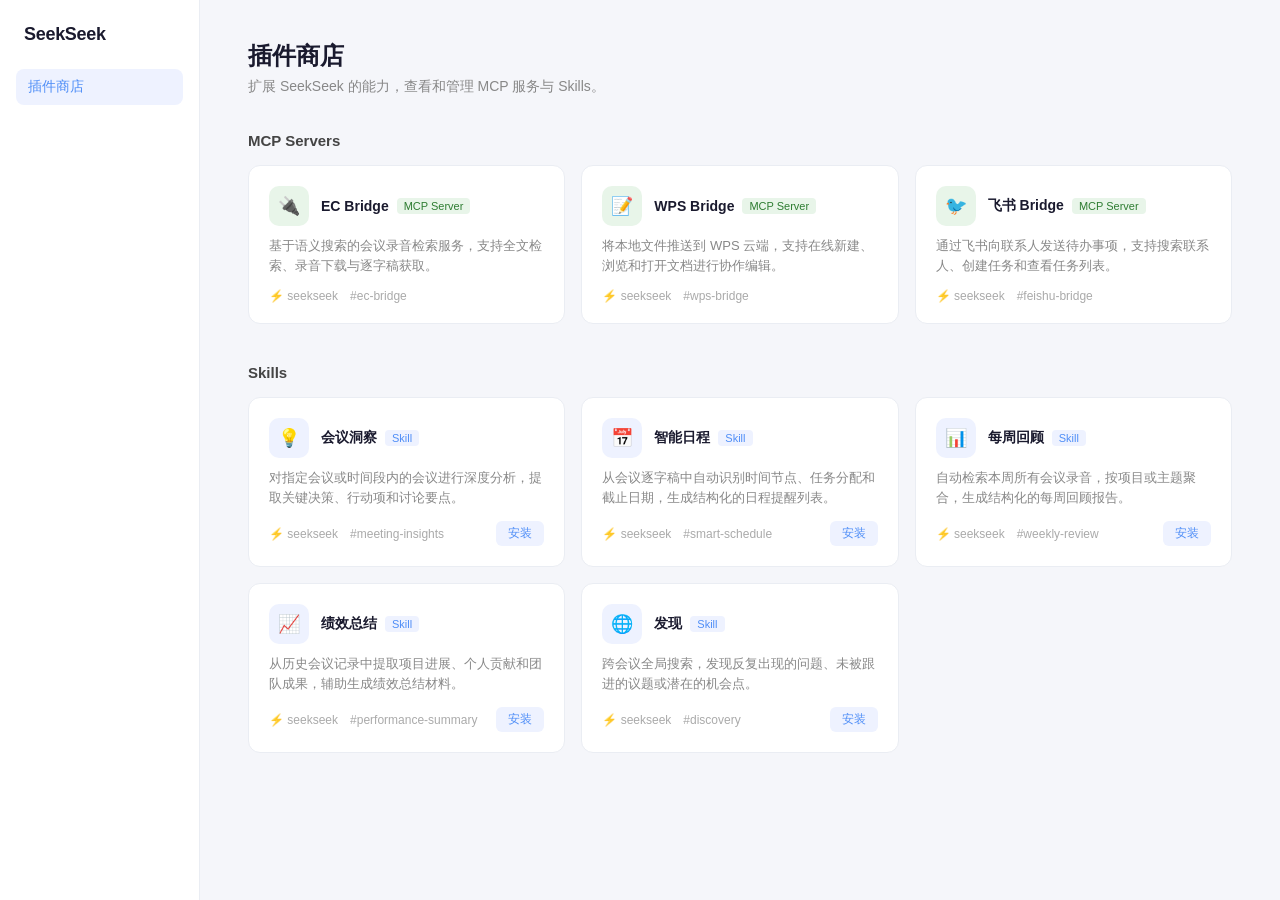
==== web/index.html @ c0a5d319 "feat: replace copy-command install flow with one-click execution via local server Add web/server.py " ====
<!DOCTYPE html>
<html lang="zh">
<head>
  <meta charset="UTF-8">
  <meta name="viewport" content="width=device-width, initial-scale=1.0">
  <title>SeekSeek Platform</title>
  <link rel="stylesheet" href="style.css">
</head>
<body>
  <div class="layout">
    <nav class="sidebar">
      <div class="logo">SeekSeek</div>
      <ul class="nav-list">
        <li class="nav-item active">插件商店</li>
      </ul>
    </nav>

    <main class="main">
      <div class="page-header">
        <h1>插件商店</h1>
        <p>扩展 SeekSeek 的能力，查看和管理 MCP 服务与 Skills。</p>
      </div>

      <section class="section">
        <h2 class="section-title">MCP Servers</h2>
        <div class="grid" id="mcp-grid"></div>
      </section>

      <section class="section">
        <h2 class="section-title">Skills</h2>
        <div class="grid" id="skills-grid"></div>
      </section>
    </main>
  </div>

  <!-- Info modal -->
  <div class="modal-overlay" id="modal-overlay">
    <div class="modal" id="modal">
      <button class="modal-close" id="modal-close">✕</button>
      <div id="modal-content"></div>
    </div>
  </div>

  <!-- Install modal -->
  <div class="modal-overlay" id="install-modal-overlay">
    <div class="modal install-modal" id="install-modal">
      <button class="modal-close" id="install-modal-close">✕</button>
      <h2 class="install-modal-title" id="install-modal-title">安装 Skill</h2>
      <p class="install-modal-desc">输入目标项目路径，skill 将安装到该项目的 <code>.claude/skills/</code> 目录下。</p>

      <label class="path-label">项目路径</label>
      <input
        class="path-input"
        id="install-path-input"
        type="text"
        placeholder="/Users/you/your-project"
        spellcheck="false"
      />

      <div class="action-row" id="install-action-row" style="display:none">
        <button class="confirm-btn" id="install-confirm-btn">确认安装</button>
        <button class="uninstall-btn" id="uninstall-confirm-btn">卸载</button>
      </div>
      <div class="install-log" id="install-log" style="display:none">
        <pre class="install-log-text" id="install-log-text"></pre>
      </div>
    </div>
  </div>

  <script src="main.js"></script>
</body>
</html>
---- web/style.css ----
*, *::before, *::after {
  box-sizing: border-box;
  margin: 0;
  padding: 0;
}

body {
  font-family: -apple-system, BlinkMacSystemFont, 'Segoe UI', 'PingFang SC', 'Hiragino Sans GB', sans-serif;
  background: #f5f6fa;
  color: #1a1a2e;
  min-height: 100vh;
}

/* Layout */
.layout {
  display: flex;
  min-height: 100vh;
}

/* Sidebar */
.sidebar {
  width: 200px;
  background: #fff;
  border-right: 1px solid #eaedf3;
  padding: 24px 16px;
  flex-shrink: 0;
}

.logo {
  font-size: 18px;
  font-weight: 700;
  color: #1a1a2e;
  padding: 0 8px 24px;
  letter-spacing: -0.3px;
}

.nav-list {
  list-style: none;
}

.nav-item {
  padding: 9px 12px;
  border-radius: 8px;
  font-size: 14px;
  color: #666;
  cursor: pointer;
  transition: background 0.15s;
}

.nav-item:hover {
  background: #f5f6fa;
}

.nav-item.active {
  background: #eef2ff;
  color: #4f8ef7;
  font-weight: 500;
}

/* Main content */
.main {
  flex: 1;
  padding: 40px 48px;
  max-width: 1100px;
}

.page-header {
  margin-bottom: 36px;
}

.page-header h1 {
  font-size: 24px;
  font-weight: 700;
  margin-bottom: 6px;
}

.page-header p {
  font-size: 14px;
  color: #888;
}

/* Sections */
.section {
  margin-bottom: 40px;
}

.section-title {
  font-size: 15px;
  font-weight: 600;
  color: #444;
  margin-bottom: 16px;
}

/* Grid */
.grid {
  display: grid;
  grid-template-columns: repeat(3, 1fr);
  gap: 16px;
}

/* Card */
.card {
  background: #fff;
  border-radius: 12px;
  padding: 20px;
  border: 1px solid #eaedf3;
  cursor: pointer;
  transition: box-shadow 0.15s, transform 0.15s;
}

.card:hover {
  box-shadow: 0 4px 16px rgba(0, 0, 0, 0.08);
  transform: translateY(-1px);
}

.card-header {
  display: flex;
  align-items: center;
  gap: 12px;
  margin-bottom: 10px;
}

.card-icon {
  width: 40px;
  height: 40px;
  border-radius: 10px;
  background: #eef2ff;
  display: flex;
  align-items: center;
  justify-content: center;
  font-size: 18px;
  flex-shrink: 0;
}

.card-icon.mcp {
  background: #e8f5e9;
}

.card-title-row {
  display: flex;
  align-items: center;
  gap: 8px;
  flex-wrap: wrap;
}

.card-name {
  font-size: 14px;
  font-weight: 600;
  color: #1a1a2e;
}

.badge {
  font-size: 11px;
  padding: 2px 7px;
  border-radius: 4px;
  font-weight: 500;
}

.badge-mcp {
  background: #e8f5e9;
  color: #2e7d32;
}

.badge-skill {
  background: #eef2ff;
  color: #4f8ef7;
}

.card-desc {
  font-size: 13px;
  color: #888;
  line-height: 1.5;
  margin-bottom: 14px;
  display: -webkit-box;
  -webkit-line-clamp: 2;
  -webkit-box-orient: vertical;
  overflow: hidden;
}

.card-footer {
  display: flex;
  align-items: center;
  gap: 12px;
}

.card-author {
  font-size: 12px;
  color: #aaa;
}

.card-tags {
  display: flex;
  gap: 6px;
  flex-wrap: wrap;
}

.tag {
  font-size: 12px;
  color: #aaa;
}

/* Modal */
.modal-overlay {
  position: fixed;
  inset: 0;
  background: rgba(0, 0, 0, 0.35);
  display: flex;
  align-items: center;
  justify-content: center;
  z-index: 1000;
  opacity: 0;
  pointer-events: none;
  transition: opacity 0.2s;
}

.modal-overlay.open {
  opacity: 1;
  pointer-events: all;
}

.modal {
  background: #fff;
  border-radius: 16px;
  padding: 36px;
  width: 100%;
  max-width: 560px;
  max-height: 85vh;
  overflow-y: auto;
  position: relative;
  transform: translateY(12px);
  transition: transform 0.2s;
}

.modal-overlay.open .modal {
  transform: translateY(0);
}

.modal-close {
  position: absolute;
  top: 16px;
  right: 16px;
  background: #f5f6fa;
  border: none;
  width: 30px;
  height: 30px;
  border-radius: 50%;
  font-size: 13px;
  color: #666;
  cursor: pointer;
  display: flex;
  align-items: center;
  justify-content: center;
  transition: background 0.15s;
}

.modal-close:hover {
  background: #eaedf3;
}

/* Modal content */
.modal-hero {
  display: flex;
  align-items: center;
  gap: 16px;
  margin-bottom: 20px;
}

.modal-icon {
  width: 56px;
  height: 56px;
  border-radius: 14px;
  background: #eef2ff;
  display: flex;
  align-items: center;
  justify-content: center;
  font-size: 26px;
  flex-shrink: 0;
}

.modal-icon.mcp {
  background: #e8f5e9;
}

.modal-title {
  font-size: 20px;
  font-weight: 700;
  margin-bottom: 6px;
}

.modal-desc {
  font-size: 14px;
  color: #555;
  line-height: 1.7;
  margin-bottom: 24px;
}

.modal-section {
  margin-bottom: 20px;
}

.modal-section-title {
  font-size: 13px;
  font-weight: 600;
  color: #aaa;
  text-transform: uppercase;
  letter-spacing: 0.5px;
  margin-bottom: 10px;
}

.tool-list {
  display: flex;
  flex-wrap: wrap;
  gap: 8px;
}

.tool-chip {
  background: #f5f6fa;
  border: 1px solid #eaedf3;
  border-radius: 6px;
  padding: 5px 10px;
  font-size: 13px;
  color: #444;
  font-family: 'SFMono-Regular', Consolas, monospace;
}

.example-list {
  list-style: none;
  display: flex;
  flex-direction: column;
  gap: 8px;
}

.example-list li {
  font-size: 13px;
  color: #555;
  padding: 10px 14px;
  background: #f5f6fa;
  border-radius: 8px;
  line-height: 1.5;
}

.example-list li::before {
  content: '"';
  color: #aaa;
}

.example-list li::after {
  content: '"';
  color: #aaa;
}

.modal-tags {
  display: flex;
  gap: 8px;
  flex-wrap: wrap;
}

.modal-tag {
  font-size: 13px;
  color: #888;
  background: #f5f6fa;
  padding: 4px 10px;
  border-radius: 6px;
}

/* Install button on card */
.install-btn {
  margin-left: auto;
  padding: 4px 12px;
  font-size: 12px;
  font-weight: 500;
  color: #4f8ef7;
  background: #eef2ff;
  border: none;
  border-radius: 6px;
  cursor: pointer;
  transition: background 0.15s;
  flex-shrink: 0;
}

.install-btn:hover {
  background: #dce8ff;
}

/* Install modal */
.install-modal {
  max-width: 500px;
}

.install-modal-title {
  font-size: 18px;
  font-weight: 700;
  margin-bottom: 8px;
  padding-right: 32px;
}

.install-modal-desc {
  font-size: 13px;
  color: #888;
  line-height: 1.6;
  margin-bottom: 20px;
}

.install-modal-desc code {
  background: #f5f6fa;
  padding: 1px 5px;
  border-radius: 4px;
  font-size: 12px;
  color: #444;
}

.path-label {
  display: block;
  font-size: 12px;
  font-weight: 600;
  color: #aaa;
  text-transform: uppercase;
  letter-spacing: 0.5px;
  margin-bottom: 8px;
}

.path-input {
  width: 100%;
  padding: 10px 14px;
  font-size: 14px;
  border: 1.5px solid #eaedf3;
  border-radius: 8px;
  outline: none;
  font-family: 'SFMono-Regular', Consolas, monospace;
  color: #333;
  transition: border-color 0.15s;
  margin-bottom: 20px;
}

.path-input:focus {
  border-color: #4f8ef7;
}

.action-row {
  display: flex;
  gap: 8px;
  margin-bottom: 16px;
}

.confirm-btn {
  flex: 1;
  padding: 10px;
  font-size: 14px;
  font-weight: 500;
  color: #fff;
  background: #4f8ef7;
  border: none;
  border-radius: 8px;
  cursor: pointer;
  transition: background 0.15s;
}

.confirm-btn:hover {
  background: #3a7de0;
}

.confirm-btn:disabled {
  background: #aac4f7;
  cursor: not-allowed;
}

.uninstall-btn {
  padding: 10px 16px;
  font-size: 14px;
  font-weight: 500;
  color: #e53935;
  background: #fff0f0;
  border: 1px solid #ffd0d0;
  border-radius: 8px;
  cursor: pointer;
  transition: background 0.15s;
}

.uninstall-btn:hover {
  background: #ffe0e0;
}

.uninstall-btn:disabled {
  opacity: 0.5;
  cursor: not-allowed;
}

.install-log {
  background: #1a1a2e;
  border-radius: 8px;
  padding: 14px;
}

.install-log-text {
  font-family: 'SFMono-Regular', Consolas, monospace;
  font-size: 12px;
  color: #e0e0e0;
  white-space: pre-wrap;
  line-height: 1.6;
  margin: 0;
}

.log-success {
  color: #69f0ae;
}

.log-error {
  color: #ff5252;
}
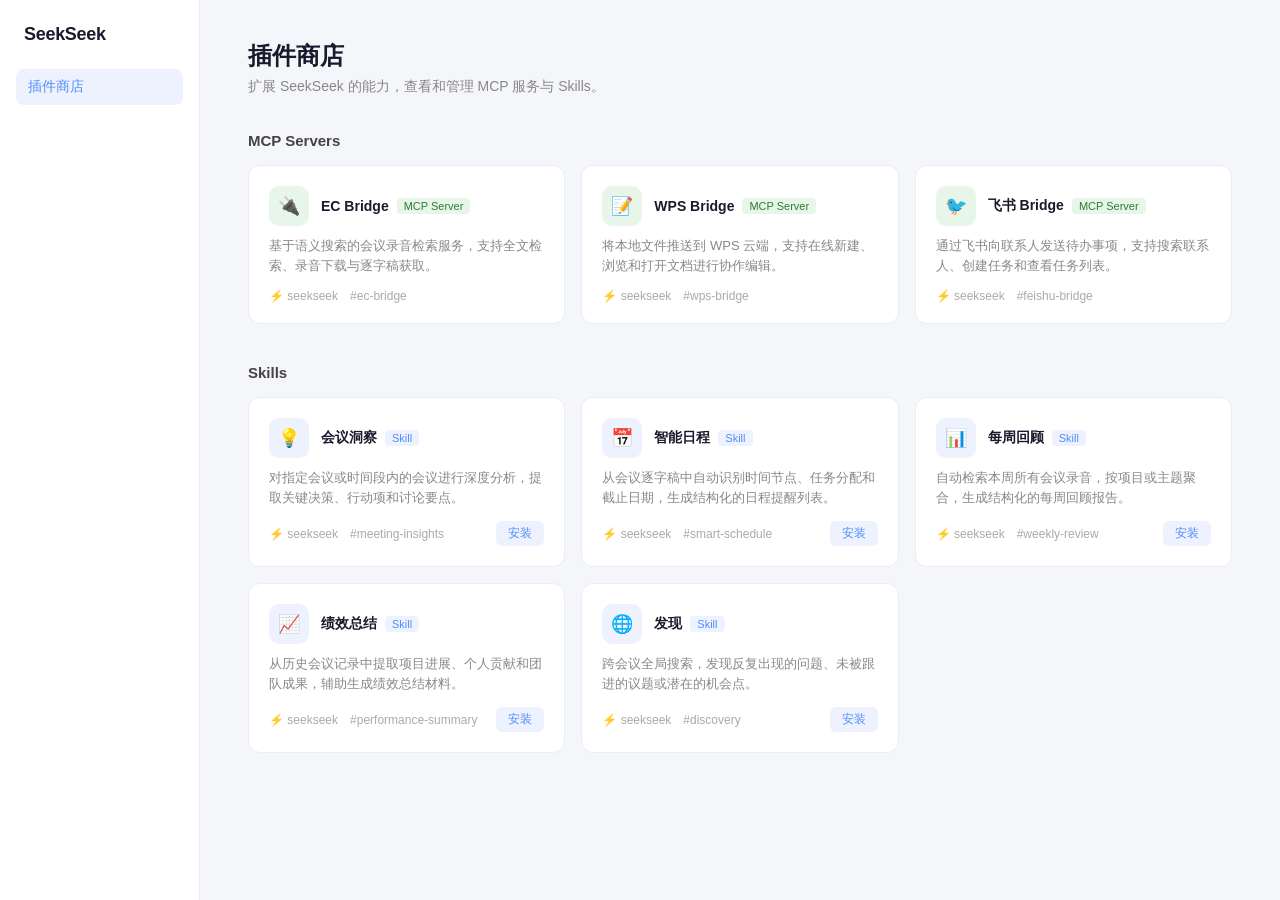
==== commit 23b86a29: "feat: remove project path input, install to repo root by default Co-Authored-By: Claude Sonnet 4.6 <" ====
--- a/web/index.html
+++ b/web/index.html
@@ -46,18 +46,9 @@
     <div class="modal install-modal" id="install-modal">
       <button class="modal-close" id="install-modal-close">✕</button>
       <h2 class="install-modal-title" id="install-modal-title">安装 Skill</h2>
-      <p class="install-modal-desc">输入目标项目路径，skill 将安装到该项目的 <code>.claude/skills/</code> 目录下。</p>
+      <p class="install-modal-desc">skill 将安装到当前项目的 <code>.claude/skills/</code> 目录下。</p>
 
-      <label class="path-label">项目路径</label>
-      <input
-        class="path-input"
-        id="install-path-input"
-        type="text"
-        placeholder="/Users/you/your-project"
-        spellcheck="false"
-      />
-
-      <div class="action-row" id="install-action-row" style="display:none">
+      <div class="action-row">
         <button class="confirm-btn" id="install-confirm-btn">确认安装</button>
         <button class="uninstall-btn" id="uninstall-confirm-btn">卸载</button>
       </div>
--- a/web/style.css
+++ b/web/style.css
@@ -409,32 +409,6 @@
   color: #444;
 }
 
-.path-label {
-  display: block;
-  font-size: 12px;
-  font-weight: 600;
-  color: #aaa;
-  text-transform: uppercase;
-  letter-spacing: 0.5px;
-  margin-bottom: 8px;
-}
-
-.path-input {
-  width: 100%;
-  padding: 10px 14px;
-  font-size: 14px;
-  border: 1.5px solid #eaedf3;
-  border-radius: 8px;
-  outline: none;
-  font-family: 'SFMono-Regular', Consolas, monospace;
-  color: #333;
-  transition: border-color 0.15s;
-  margin-bottom: 20px;
-}
-
-.path-input:focus {
-  border-color: #4f8ef7;
-}
 
 .action-row {
   display: flex;
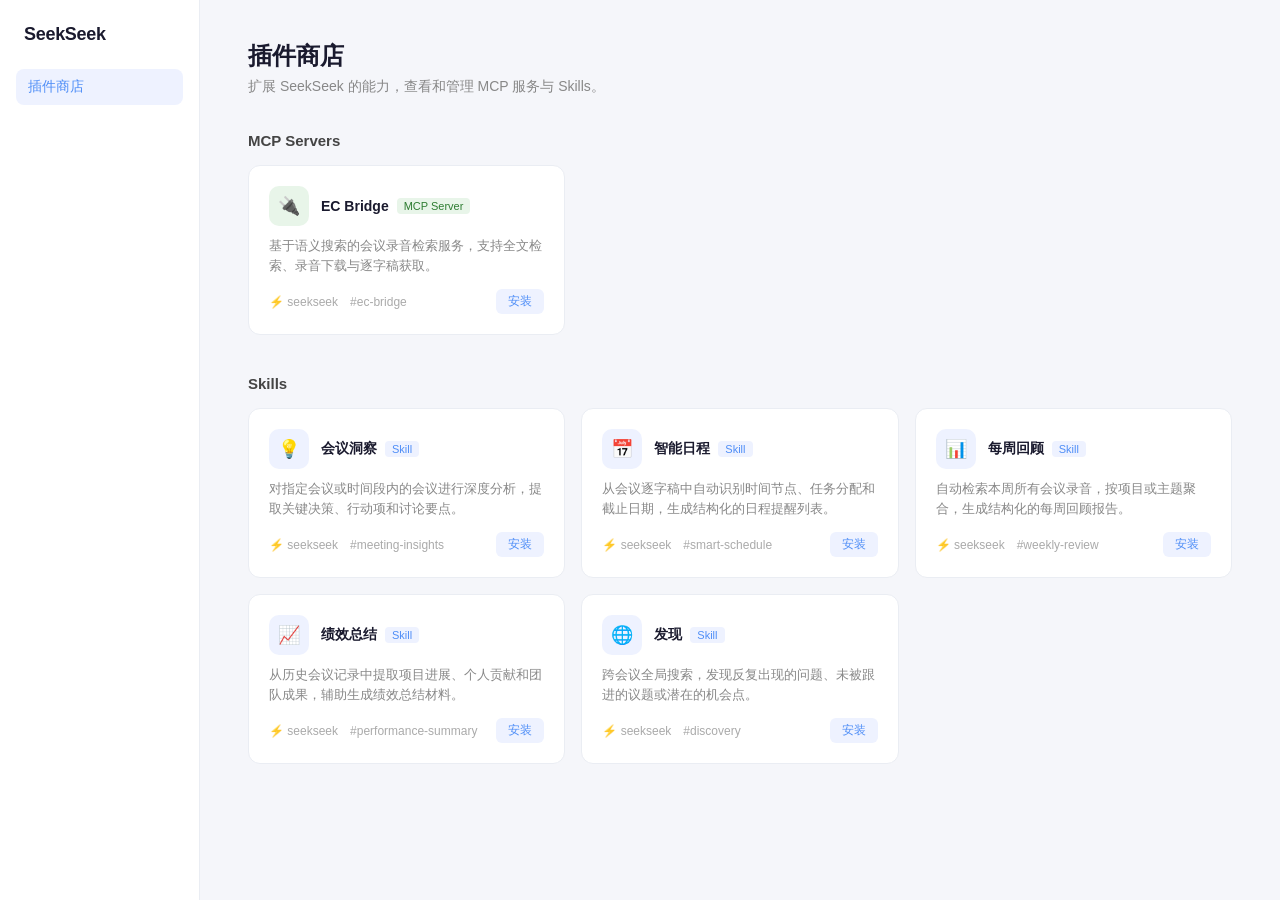
==== commit a3d98ab8: "feat: add MCP install support in web UI with project-scope registration - Remove WPS Bridge and Feis" ====
--- a/web/index.html
+++ b/web/index.html
@@ -46,7 +46,7 @@
     <div class="modal install-modal" id="install-modal">
       <button class="modal-close" id="install-modal-close">✕</button>
       <h2 class="install-modal-title" id="install-modal-title">安装 Skill</h2>
-      <p class="install-modal-desc">skill 将安装到当前项目的 <code>.claude/skills/</code> 目录下。</p>
+      <p class="install-modal-desc" id="install-modal-desc"></p>
 
       <div class="action-row">
         <button class="confirm-btn" id="install-confirm-btn">确认安装</button>
